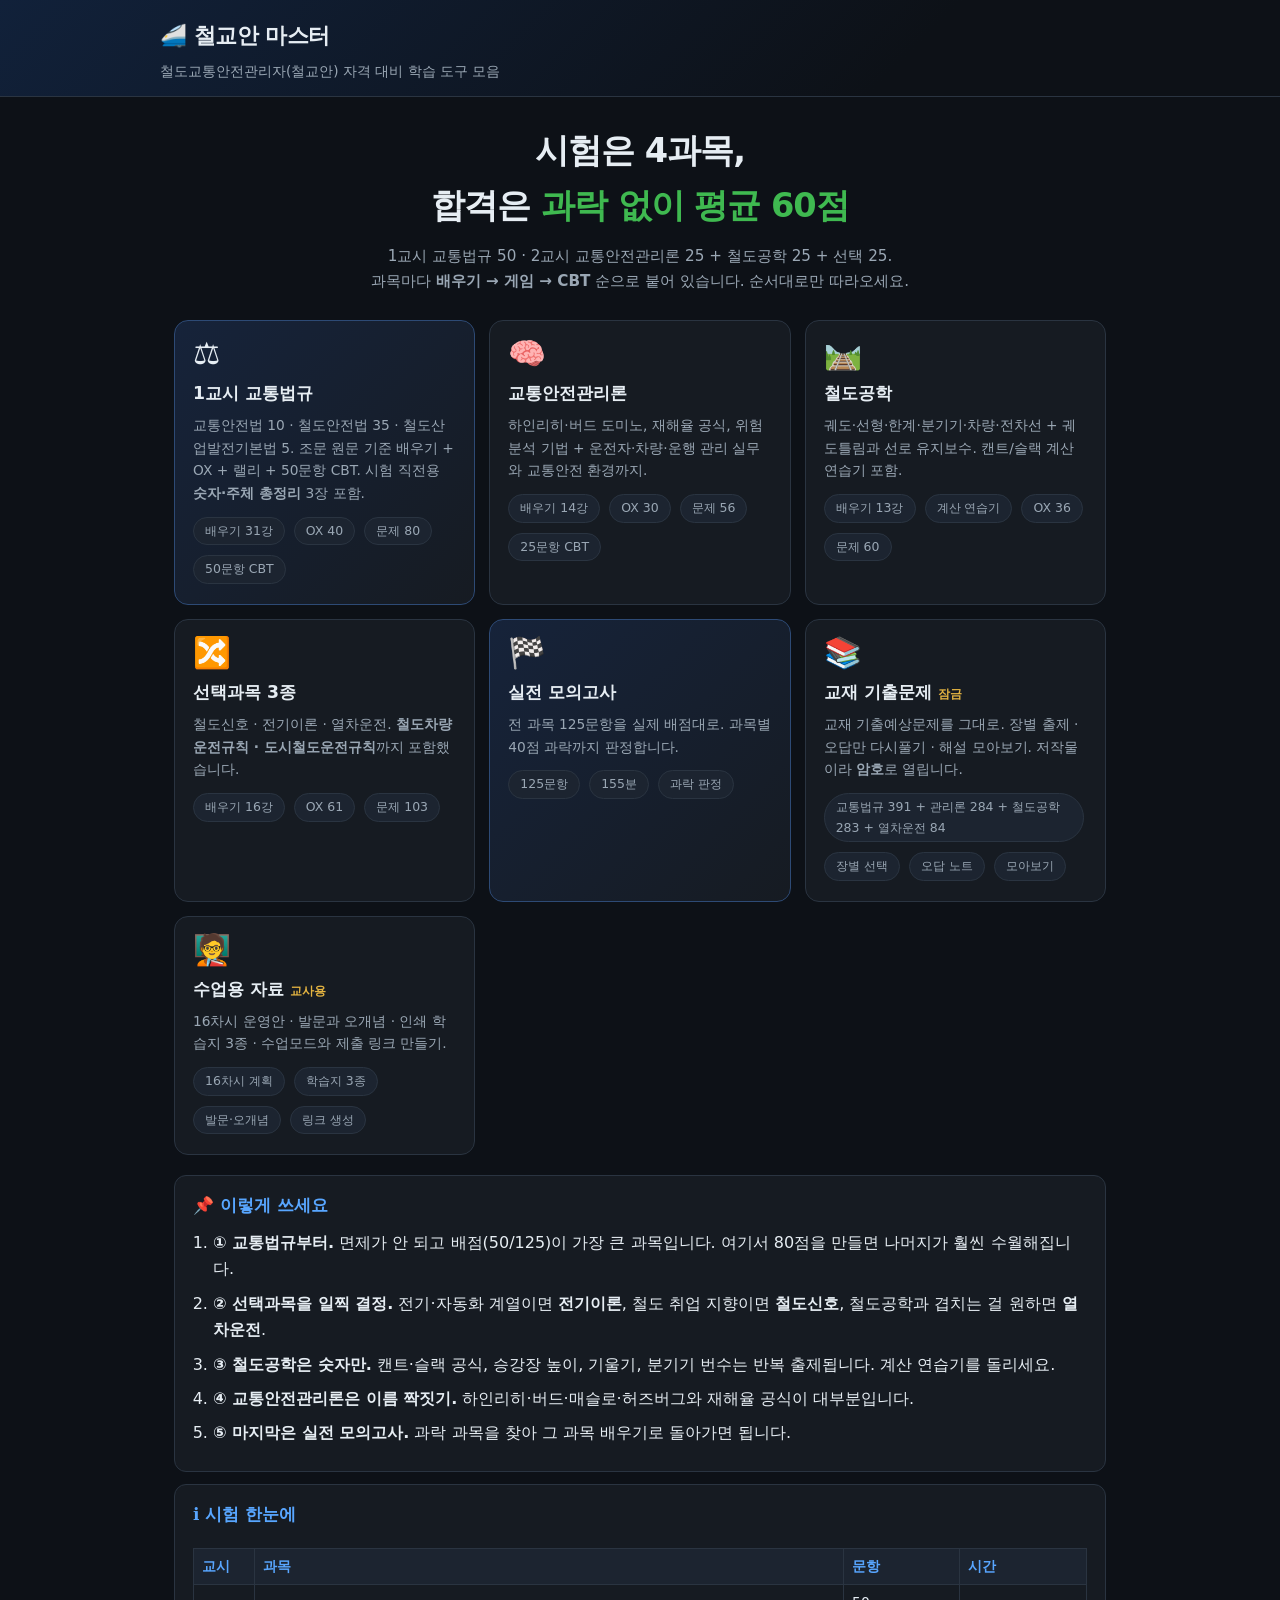
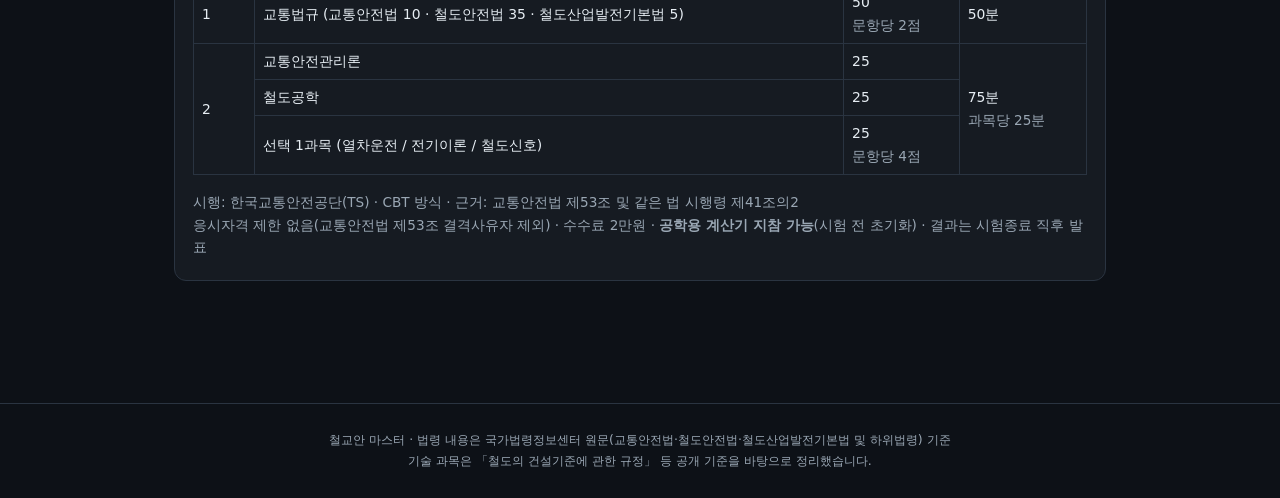
==== index.html @ 1c09eab7 "교재 기출 열차운전 1장 84문항 추가 (누적 1042) 제4편 열차운전 1장 철도차량운전규칙 (책 p564~593) 전사. 문제 구간은 sheet.py 컨택트시트로 직접 확인(배" ====
<!DOCTYPE html>
<html lang="ko">
<head>
<meta charset="utf-8">
<!-- 수업용 「모두 같은 문제」 — ?fix=1 로 열면 문제·보기 순서가 고정됩니다 -->
<script src="https://hongyul67-cpu.github.io/links/fixorder.js"></script>
<meta name="viewport" content="width=device-width,initial-scale=1">
<title>철교안 마스터 — 철도교통안전관리자</title>
<link rel="stylesheet" href="core.css">
<style>
  .hero{text-align:center;padding:26px 10px 6px}
  .hero .big{font-size:2.1rem;font-weight:800;letter-spacing:-1px;margin:0}
  .hero .lead{color:var(--dim);margin:10px auto 0;max-width:640px;font-size:.95rem}
  .cards{display:grid;grid-template-columns:repeat(auto-fit,minmax(260px,1fr));gap:14px;margin:20px 0}
  a.tool{
    display:block;text-decoration:none;color:inherit;background:var(--panel);
    border:1px solid var(--line);border-radius:14px;padding:18px;transition:.15s;
  }
  a.tool:hover{border-color:var(--acc2);transform:translateY(-3px)}
  a.tool .ico{font-size:1.9rem;line-height:1}
  a.tool h3{margin:10px 0 6px;font-size:1.08rem;color:var(--tx)}
  a.tool p{margin:0;color:var(--dim);font-size:.86rem}
  a.tool .meta{margin-top:10px;display:flex;gap:6px;flex-wrap:wrap}
  a.tool.main{background:linear-gradient(135deg,#16233a,#161b22);border-color:#2d4a75}
  .steps{counter-reset:s}
  .steps li{margin:8px 0}
</style>
<script src="https://hongyul67-cpu.github.io/links/collector.js" data-tool="철교안 마스터"></script>
<script src="https://hongyul67-cpu.github.io/links/rank.js" data-tool="철도교통안전관리자" data-pace="class"></script>
<script>
/* ── 철교안 마스터 — 랭킹전 + 생기부 키워드 ──
   · 랭킹: 같은 data-tool 을 쓰는 도구끼리 RP(랭크 포인트)가 하나로 쌓인다.
   · 생기부: 제출할 때 활동명·도전횟수·계급이 자동으로 얹혀 키워드·문장 초안이 만들어진다. */
(function(){
  var MODE_NAME = '철도교통안전관리자';
  var TRY_KEY   = 'try_cgm';

  function bumpTry(m){
    var d={}; try{ d=JSON.parse(localStorage.getItem(TRY_KEY))||{}; }catch(e){}
    d[m]=(d[m]||0)+1;
    try{ localStorage.setItem(TRY_KEY, JSON.stringify(d)); }catch(e){}
    return d[m];
  }
  /* 도구마다 화면 구조가 달라, 계급은 화면 구석 배지로 공통 표시한다 */
  function paintBadge(){
    if(!window.Rank || !document.body) return;
    var el=document.getElementById('rk-badge');
    if(!el){
      el=document.createElement('div'); el.id='rk-badge';
      el.style.cssText='position:fixed;right:10px;bottom:10px;z-index:9998;'
        +'font-size:11.5px;opacity:.9;pointer-events:none';
      document.body.appendChild(el);
    }
    try{ el.innerHTML=Rank.badge(); }catch(e){}
  }

  window.RankKit = {
    mode: MODE_NAME,
    /* 채점이 끝난 지점에서 호출 — RP 정산 + 승급 연출 */
    award: function(pct, mode){
      if(mode) window.RankKit.lastMode = mode;
      if(!window.Rank) return null;
      var rk=null;
      try{ rk=Rank.award(pct, {mode: mode||MODE_NAME}); }catch(e){}
      paintBadge();
      if(rk && rk.tierUp && window.FX){
        try{ FX.banner({icon:rk.tierAfter.icon, title:rk.tierAfter.name+' 승급!',
                        sub:rk.after+' RP · '+rk.tierAfter.full, stars:3}); }catch(e){}
      }
      return rk;
    }
  };
  if(document.readyState==='loading') document.addEventListener('DOMContentLoaded', paintBadge);
  else paintBadge();


  /* 생기부 — 제출 payload 에 활동명·도전횟수·계급을 자동으로 붙인다 */
  var t=setInterval(function(){
    if(!window.ResultCollector) return;
    clearInterval(t);
    if(ResultCollector.__kit) return;
    ResultCollector.__kit=1;
    var orig=ResultCollector.open;
    ResultCollector.open=function(p){
      p=p||{};
      var m=p.mode||window.RankKit.lastMode||MODE_NAME;
      p.mode=m;
      if(p.retry===undefined) p.retry=bumpTry(m);
      if(p.tier===undefined && window.Rank){ try{ p.tier=Rank.get().tier.full; }catch(e){} }
      return orig.call(this,p);
    };
  }, 60);
})();
</script>
</head>
<body>

<header class="top"><div class="inner">
  <h1>🚄 철교안 마스터</h1>
  <p>철도교통안전관리자(철교안) 자격 대비 학습 도구 모음</p>
</div></header>

<div class="wrap">

<div class="hero">
  <p class="big">시험은 4과목,<br>합격은 <span style="color:var(--acc)">과락 없이 평균 60점</span></p>
  <p class="lead">1교시 교통법규 50 · 2교시 교통안전관리론 25 + 철도공학 25 + 선택 25.<br>
  과목마다 <b>배우기 → 게임 → CBT</b> 순으로 붙어 있습니다. 순서대로만 따라오세요.</p>
</div>

<div class="cards" id="cards"></div>

<div class="card">
  <h3>📌 이렇게 쓰세요</h3>
  <ol class="steps">
    <li><b>① 교통법규부터.</b> 면제가 안 되고 배점(50/125)이 가장 큰 과목입니다. 여기서 80점을 만들면 나머지가 훨씬 수월해집니다.</li>
    <li><b>② 선택과목을 일찍 결정.</b> 전기·자동화 계열이면 <b>전기이론</b>, 철도 취업 지향이면 <b>철도신호</b>, 철도공학과 겹치는 걸 원하면 <b>열차운전</b>.</li>
    <li><b>③ 철도공학은 숫자만.</b> 캔트·슬랙 공식, 승강장 높이, 기울기, 분기기 번수는 반복 출제됩니다. 계산 연습기를 돌리세요.</li>
    <li><b>④ 교통안전관리론은 이름 짝짓기.</b> 하인리히·버드·매슬로·허즈버그와 재해율 공식이 대부분입니다.</li>
    <li><b>⑤ 마지막은 실전 모의고사.</b> 과락 과목을 찾아 그 과목 배우기로 돌아가면 됩니다.</li>
  </ol>
</div>

<div class="card">
  <h3>ℹ️ 시험 한눈에</h3>
  <div class="scrollx"><table class="t">
    <tr><th>교시</th><th>과목</th><th>문항</th><th>시간</th></tr>
    <tr><td>1</td><td>교통법규 (교통안전법 10 · 철도안전법 35 · 철도산업발전기본법 5)</td><td>50<br><span class="muted">문항당 2점</span></td><td>50분</td></tr>
    <tr><td rowspan="3">2</td><td>교통안전관리론</td><td>25</td><td rowspan="3">75분<br><span class="muted">과목당 25분</span></td></tr>
    <tr><td>철도공학</td><td>25</td></tr>
    <tr><td>선택 1과목 (열차운전 / 전기이론 / 철도신호)</td><td>25<br><span class="muted">문항당 4점</span></td></tr>
  </table></div>
  <p class="muted">시행: 한국교통안전공단(TS) · CBT 방식 · 근거: 교통안전법 제53조 및 같은 법 시행령 제41조의2<br>응시자격 제한 없음(교통안전법 제53조 결격사유자 제외) · 수수료 2만원 · <b>공학용 계산기 지참 가능</b>(시험 전 초기화) · 결과는 시험종료 직후 발표</p>
</div>

</div>

<footer class="ft">
  철교안 마스터 · 법령 내용은 국가법령정보센터 원문(교통안전법·철도안전법·철도산업발전기본법 및 하위법령) 기준<br>
  기술 과목은 「철도의 건설기준에 관한 규정」 등 공개 기준을 바탕으로 정리했습니다.
</footer>

<script>
var TOOLS = [
  {f:'law.html', i:'⚖️', t:'1교시 교통법규', d:'교통안전법 10 · 철도안전법 35 · 철도산업발전기본법 5. 조문 원문 기준 배우기 + OX + 랠리 + 50문항 CBT. 시험 직전용 <b>숫자·주체 총정리</b> 3장 포함.', m:['배우기 31강','OX 40','문제 80','50문항 CBT'], main:true},
  {f:'mgmt.html', i:'🧠', t:'교통안전관리론', d:'하인리히·버드 도미노, 재해율 공식, 위험분석 기법 + 운전자·차량·운행 관리 실무와 교통안전 환경까지.', m:['배우기 14강','OX 30','문제 56','25문항 CBT']},
  {f:'raileng.html', i:'🛤️', t:'철도공학', d:'궤도·선형·한계·분기기·차량·전차선 + 궤도틀림과 선로 유지보수. 캔트/슬랙 계산 연습기 포함.', m:['배우기 13강','계산 연습기','OX 36','문제 60']},
  {f:'elective.html', i:'🔀', t:'선택과목 3종', d:'철도신호 · 전기이론 · 열차운전. <b>철도차량운전규칙 · 도시철도운전규칙</b>까지 포함했습니다.', m:['배우기 16강','OX 61','문제 103']},
  {f:'mock.html', i:'🏁', t:'실전 모의고사', d:'전 과목 125문항을 실제 배점대로. 과목별 40점 과락까지 판정합니다.', m:['125문항','155분','과락 판정'], main:true},
  {f:'past.html', i:'📚', t:'교재 기출문제 <span style="font-size:.75rem;color:var(--gold)">잠금</span>', d:'교재 기출예상문제를 그대로. 장별 출제 · 오답만 다시풀기 · 해설 모아보기. 저작물이라 <b>암호</b>로 열립니다.', m:['교통법규 391 + 관리론 284 + 철도공학 283 + 열차운전 84','장별 선택','오답 노트','모아보기']},
  {f:'teach.html', i:'🧑‍🏫', t:'수업용 자료 <span style="font-size:.75rem;color:var(--gold)">교사용</span>', d:'16차시 운영안 · 발문과 오개념 · 인쇄 학습지 3종 · 수업모드와 제출 링크 만들기.', m:['16차시 계획','학습지 3종','발문·오개념','링크 생성']}
];
var rc = (location.search.match(/[?&]rc=[^&]*/) || [''])[0].replace(/^&/, '?');
document.getElementById('cards').innerHTML = TOOLS.map(function(t){
  return '<a class="tool' + (t.main ? ' main' : '') + '" href="' + t.f + rc + '">' +
    '<div class="ico">' + t.i + '</div><h3>' + t.t + '</h3><p>' + t.d + '</p>' +
    '<div class="meta">' + t.m.map(function(x){ return '<span class="pill">' + x + '</span>'; }).join('') + '</div></a>';
}).join('');
</script>
<!-- 공용 기록 초기화 (교실 공용 PC용) -->
<script src="https://hongyul67-cpu.github.io/links/reset.js"></script>
<script src="https://hongyul67-cpu.github.io/links/backbar.js"></script>
</body>
</html>
---- core.css ----
/* 철교안 마스터 공용 스타일 — 모든 과목 페이지가 함께 씀 */
:root{
  --bg:#0d1117; --panel:#161b22; --panel2:#1c2430; --line:#2a3441;
  --tx:#e6edf3; --dim:#9aa7b4; --acc:#3fb950; --acc2:#58a6ff;
  --warn:#f0883e; --bad:#f85149; --gold:#e3b341;
  --rail:#1f6feb;
}
*{box-sizing:border-box}
html,body{margin:0;padding:0}
body{
  background:var(--bg); color:var(--tx);
  font-family:"Pretendard","Malgun Gothic","맑은 고딕",system-ui,-apple-system,sans-serif;
  line-height:1.65; font-size:16px;
  -webkit-text-size-adjust:100%;
}
.wrap{max-width:960px;margin:0 auto;padding:0 14px 80px}

/* ── 헤더 ── */
header.top{
  background:linear-gradient(135deg,#11213a,#0d1117 70%);
  border-bottom:1px solid var(--line); padding:18px 14px 14px;
}
header.top .inner{max-width:960px;margin:0 auto}
header.top h1{margin:0;font-size:1.35rem;letter-spacing:-.5px}
header.top h1 .sub{color:var(--acc2);font-size:.95rem;font-weight:600;margin-left:6px}
header.top p{margin:6px 0 0;color:var(--dim);font-size:.85rem}
.homelink{display:inline-block;margin-top:8px;color:var(--acc2);text-decoration:none;font-size:.82rem}
.homelink:hover{text-decoration:underline}

/* ── 탭 ── */
nav.tabs{
  display:flex;gap:6px;overflow-x:auto;padding:10px 0 2px;
  position:sticky;top:0;background:var(--bg);z-index:20;border-bottom:1px solid var(--line);
  scrollbar-width:thin;
}
nav.tabs button{
  flex:0 0 auto;background:var(--panel);color:var(--dim);border:1px solid var(--line);
  border-radius:999px;padding:8px 16px;font-size:.88rem;font-weight:600;cursor:pointer;
  font-family:inherit;transition:.15s;
}
nav.tabs button:hover{color:var(--tx);border-color:#3d4a5c}
nav.tabs button.on{background:var(--rail);color:#fff;border-color:var(--rail)}
section.page{display:none;padding-top:16px}
section.page.on{display:block}

/* ── 카드 ── */
.card{
  background:var(--panel);border:1px solid var(--line);border-radius:12px;
  padding:16px 18px;margin:12px 0;
}
.card h3{margin:0 0 10px;font-size:1.05rem;color:var(--acc2)}
.card h4{margin:14px 0 6px;font-size:.95rem;color:var(--gold)}
.card p{margin:6px 0}
.card ul,.card ol{margin:6px 0;padding-left:20px}
.card li{margin:3px 0}
.muted{color:var(--dim);font-size:.85rem}
.hl{color:var(--acc);font-weight:700}
.hl2{color:var(--warn);font-weight:700}
.num{color:var(--gold);font-weight:700;font-variant-numeric:tabular-nums}
code.law{
  background:#0b1a2b;color:#8ab4f8;border:1px solid #1e3a5f;border-radius:5px;
  padding:1px 6px;font-size:.82rem;font-family:inherit;white-space:nowrap;
}
.quote{
  border-left:3px solid var(--rail);background:#0f1720;padding:8px 12px;margin:8px 0;
  border-radius:0 8px 8px 0;font-size:.9rem;color:#c9d6e2;
}
table.t{width:100%;border-collapse:collapse;margin:10px 0;font-size:.87rem}
table.t th,table.t td{border:1px solid var(--line);padding:6px 8px;text-align:left}
table.t th{background:var(--panel2);color:var(--acc2)}
.scrollx{overflow-x:auto}

/* ── 버튼 ── */
.btn{
  background:var(--rail);color:#fff;border:0;border-radius:9px;padding:11px 20px;
  font-size:.95rem;font-weight:700;cursor:pointer;font-family:inherit;transition:.15s;
}
.btn:hover{filter:brightness(1.15)}
.btn.ghost{background:var(--panel2);color:var(--tx);border:1px solid var(--line)}
.btn.go{background:var(--acc);color:#06210d}
.btn.warn{background:var(--warn);color:#2b1400}
.btn:disabled{opacity:.45;cursor:not-allowed}
.btnrow{display:flex;gap:8px;flex-wrap:wrap;margin:14px 0}

/* ── 배우기 ── */
.secpick{display:flex;gap:6px;flex-wrap:wrap;margin:12px 0}
.secpick button{
  background:var(--panel2);color:var(--dim);border:1px solid var(--line);border-radius:8px;
  padding:7px 13px;font-size:.84rem;cursor:pointer;font-family:inherit;font-weight:600;
}
.secpick button.on{background:#243a5e;color:#fff;border-color:var(--acc2)}
.lrn{position:relative}
.lrn .idx{
  position:absolute;top:14px;right:16px;color:var(--dim);font-size:.78rem;
  font-variant-numeric:tabular-nums;
}
.keys{margin-top:12px;padding-top:10px;border-top:1px dashed var(--line)}
.keys b{color:var(--acc);font-size:.85rem;display:block;margin-bottom:4px}
.keys li{font-size:.88rem}
.pager{display:flex;align-items:center;gap:10px;justify-content:center;margin:16px 0}
.pager .bar{flex:1;height:6px;background:var(--panel2);border-radius:99px;overflow:hidden}
.pager .bar i{display:block;height:100%;background:linear-gradient(90deg,var(--acc2),var(--acc));width:0;transition:.3s}

/* ── 퀴즈/시험 공통 ── */
.qbox{background:var(--panel);border:1px solid var(--line);border-radius:12px;padding:16px 18px;margin:12px 0}
.qhead{display:flex;justify-content:space-between;align-items:center;gap:10px;margin-bottom:10px;flex-wrap:wrap}
.qtag{background:#1d2b3d;color:var(--acc2);border-radius:6px;padding:2px 9px;font-size:.75rem;font-weight:700}
.qnum{color:var(--dim);font-size:.82rem;font-variant-numeric:tabular-nums}
.qtext{font-size:1rem;font-weight:600;margin:6px 0 12px;line-height:1.6}
.opts{display:flex;flex-direction:column;gap:8px}
.opt{
  display:flex;gap:10px;align-items:flex-start;background:var(--panel2);border:1px solid var(--line);
  border-radius:9px;padding:11px 13px;cursor:pointer;font-size:.93rem;text-align:left;
  font-family:inherit;color:var(--tx);transition:.12s;width:100%;
}
.opt:hover{border-color:#4a5b70}
.opt .n{
  flex:0 0 22px;height:22px;border-radius:50%;background:#33415a;color:#cfe0f5;
  display:grid;place-items:center;font-size:.78rem;font-weight:700;
}
.opt.sel{border-color:var(--acc2);background:#152238}
.opt.ok{border-color:var(--acc);background:#0f2417}
.opt.ok .n{background:var(--acc);color:#06210d}
.opt.ng{border-color:var(--bad);background:#2a1214}
.opt.ng .n{background:var(--bad);color:#fff}
.why{
  margin-top:12px;background:#0f1720;border:1px solid var(--line);border-left:3px solid var(--gold);
  border-radius:0 8px 8px 0;padding:10px 13px;font-size:.88rem;color:#c9d6e2;
}
.why b{color:var(--gold)}

/* ── OX ── */
.oxwrap{text-align:center}
.oxq{font-size:1.15rem;font-weight:700;margin:22px 0;min-height:3.2em;display:grid;place-items:center;line-height:1.6}
.oxbtns{display:flex;gap:14px;justify-content:center;margin:18px 0}
.oxbtns button{
  width:110px;height:110px;border-radius:20px;border:2px solid var(--line);font-size:2.6rem;
  cursor:pointer;font-family:inherit;font-weight:800;transition:.12s;
}
.oxbtns .o{background:#0f2417;color:var(--acc);border-color:#1d4a2c}
.oxbtns .x{background:#2a1214;color:var(--bad);border-color:#5c2226}
.oxbtns button:hover{transform:translateY(-3px)}
.stat{display:flex;gap:14px;justify-content:center;flex-wrap:wrap;margin:10px 0;font-size:.88rem;color:var(--dim)}
.stat b{color:var(--tx);font-variant-numeric:tabular-nums}

/* ── 결과 ── */
.result{text-align:center;padding:26px 18px}
.result .big{font-size:3rem;font-weight:800;font-variant-numeric:tabular-nums;margin:6px 0}
.result .pass{color:var(--acc)}
.result .fail{color:var(--bad)}
.gradebox{display:flex;gap:10px;justify-content:center;flex-wrap:wrap;margin:16px 0}
.gradebox div{background:var(--panel2);border:1px solid var(--line);border-radius:10px;padding:10px 16px;min-width:110px}
.gradebox b{display:block;font-size:1.4rem;font-variant-numeric:tabular-nums}
.gradebox span{font-size:.78rem;color:var(--dim)}
.wrongitem{text-align:left;border-top:1px solid var(--line);padding:12px 0}
.wrongitem .q{font-weight:600;font-size:.93rem;margin-bottom:6px}
.wrongitem .a{font-size:.87rem;color:var(--dim)}
.wrongitem .a i{color:var(--acc);font-style:normal;font-weight:700}

/* ── 기타 ── */
.notice{background:#1a2332;border:1px solid #2d4258;border-radius:10px;padding:12px 15px;margin:12px 0;font-size:.88rem}
.notice b{color:var(--gold)}
.pill{display:inline-block;background:var(--panel2);border:1px solid var(--line);border-radius:99px;padding:3px 11px;font-size:.78rem;color:var(--dim);margin:2px 3px 2px 0}
.grid2{display:grid;grid-template-columns:repeat(auto-fit,minmax(240px,1fr));gap:12px}
footer.ft{text-align:center;color:var(--dim);font-size:.78rem;padding:26px 14px;border-top:1px solid var(--line);margin-top:30px}
@media (max-width:520px){
  body{font-size:15px}
  .oxbtns button{width:92px;height:92px;font-size:2.1rem}
  .result .big{font-size:2.4rem}
  header.top h1{font-size:1.15rem}
}

/* ── 오른쪽 아래에 떠 있는 버튼 두 개가 서로 포개지는 것을 막는다 ──
   fx.js 의 「소리」(#fxSnd, bottom:12px) 와 class-mode.js 의 「수업모드」(.cm-launch, bottom:14px)
   가 둘 다 오른쪽 아래에 붙는데, 서로의 존재를 모른다. 두 파일 다 공용이라 여기서 비켜 준다.
   (수업모드 버튼 높이 44 + bottom 14 = 58 → 그 위 8px 인 66px 로 올린다)
   과목 페이지 6장이 이 파일을 함께 쓰므로 여기 한 번만 적으면 된다. */
#fxSnd{bottom:66px!important}
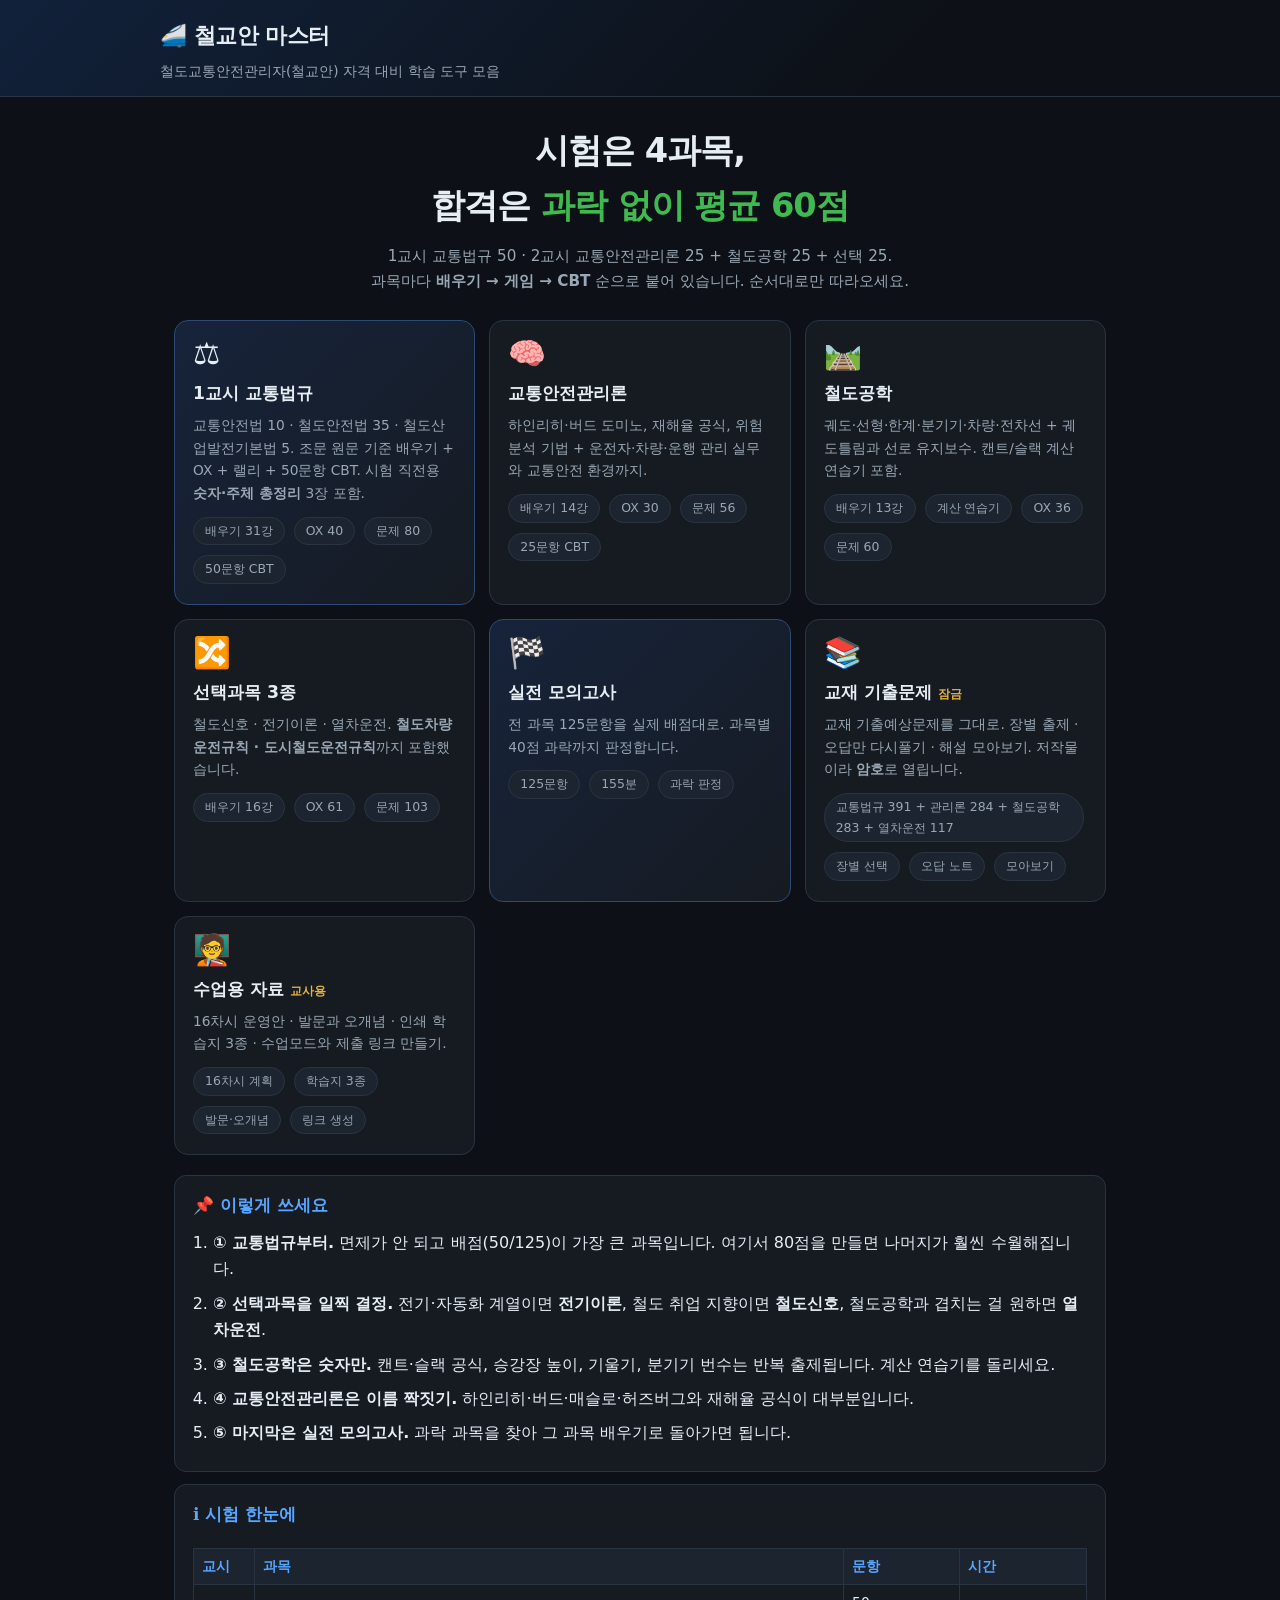
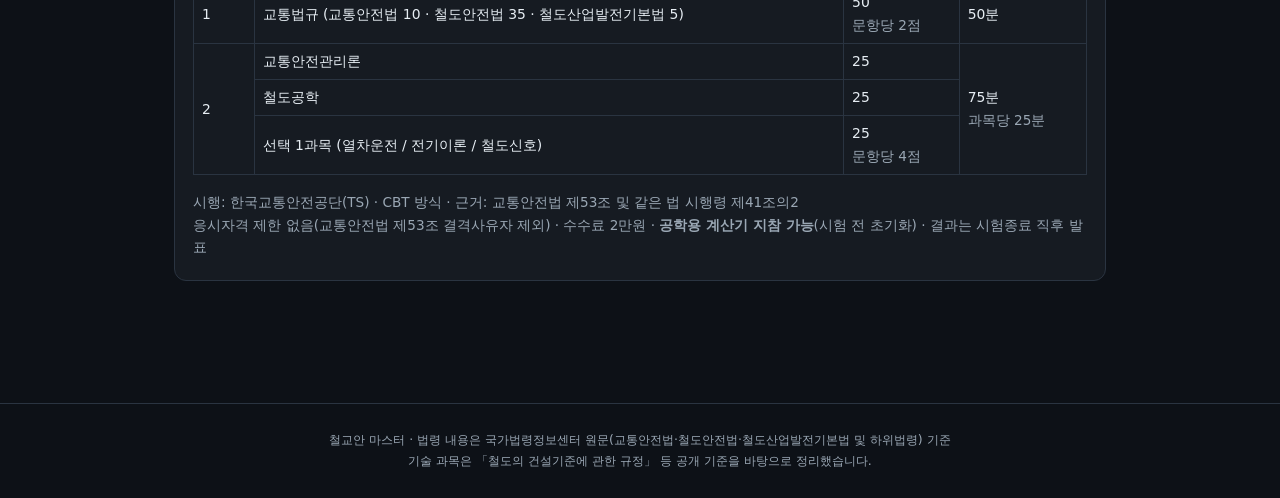
==== commit eb991518: "교재 기출 열차운전 2장 도시철도운전규칙 33문항 추가 (누적 1075) Co-Authored-By: Claude Opus 5 <noreply@anthropic.com>" ====
--- a/index.html
+++ b/index.html
@@ -147,7 +147,7 @@
   {f:'raileng.html', i:'🛤️', t:'철도공학', d:'궤도·선형·한계·분기기·차량·전차선 + 궤도틀림과 선로 유지보수. 캔트/슬랙 계산 연습기 포함.', m:['배우기 13강','계산 연습기','OX 36','문제 60']},
   {f:'elective.html', i:'🔀', t:'선택과목 3종', d:'철도신호 · 전기이론 · 열차운전. <b>철도차량운전규칙 · 도시철도운전규칙</b>까지 포함했습니다.', m:['배우기 16강','OX 61','문제 103']},
   {f:'mock.html', i:'🏁', t:'실전 모의고사', d:'전 과목 125문항을 실제 배점대로. 과목별 40점 과락까지 판정합니다.', m:['125문항','155분','과락 판정'], main:true},
-  {f:'past.html', i:'📚', t:'교재 기출문제 <span style="font-size:.75rem;color:var(--gold)">잠금</span>', d:'교재 기출예상문제를 그대로. 장별 출제 · 오답만 다시풀기 · 해설 모아보기. 저작물이라 <b>암호</b>로 열립니다.', m:['교통법규 391 + 관리론 284 + 철도공학 283 + 열차운전 84','장별 선택','오답 노트','모아보기']},
+  {f:'past.html', i:'📚', t:'교재 기출문제 <span style="font-size:.75rem;color:var(--gold)">잠금</span>', d:'교재 기출예상문제를 그대로. 장별 출제 · 오답만 다시풀기 · 해설 모아보기. 저작물이라 <b>암호</b>로 열립니다.', m:['교통법규 391 + 관리론 284 + 철도공학 283 + 열차운전 117','장별 선택','오답 노트','모아보기']},
   {f:'teach.html', i:'🧑‍🏫', t:'수업용 자료 <span style="font-size:.75rem;color:var(--gold)">교사용</span>', d:'16차시 운영안 · 발문과 오개념 · 인쇄 학습지 3종 · 수업모드와 제출 링크 만들기.', m:['16차시 계획','학습지 3종','발문·오개념','링크 생성']}
 ];
 var rc = (location.search.match(/[?&]rc=[^&]*/) || [''])[0].replace(/^&/, '?');
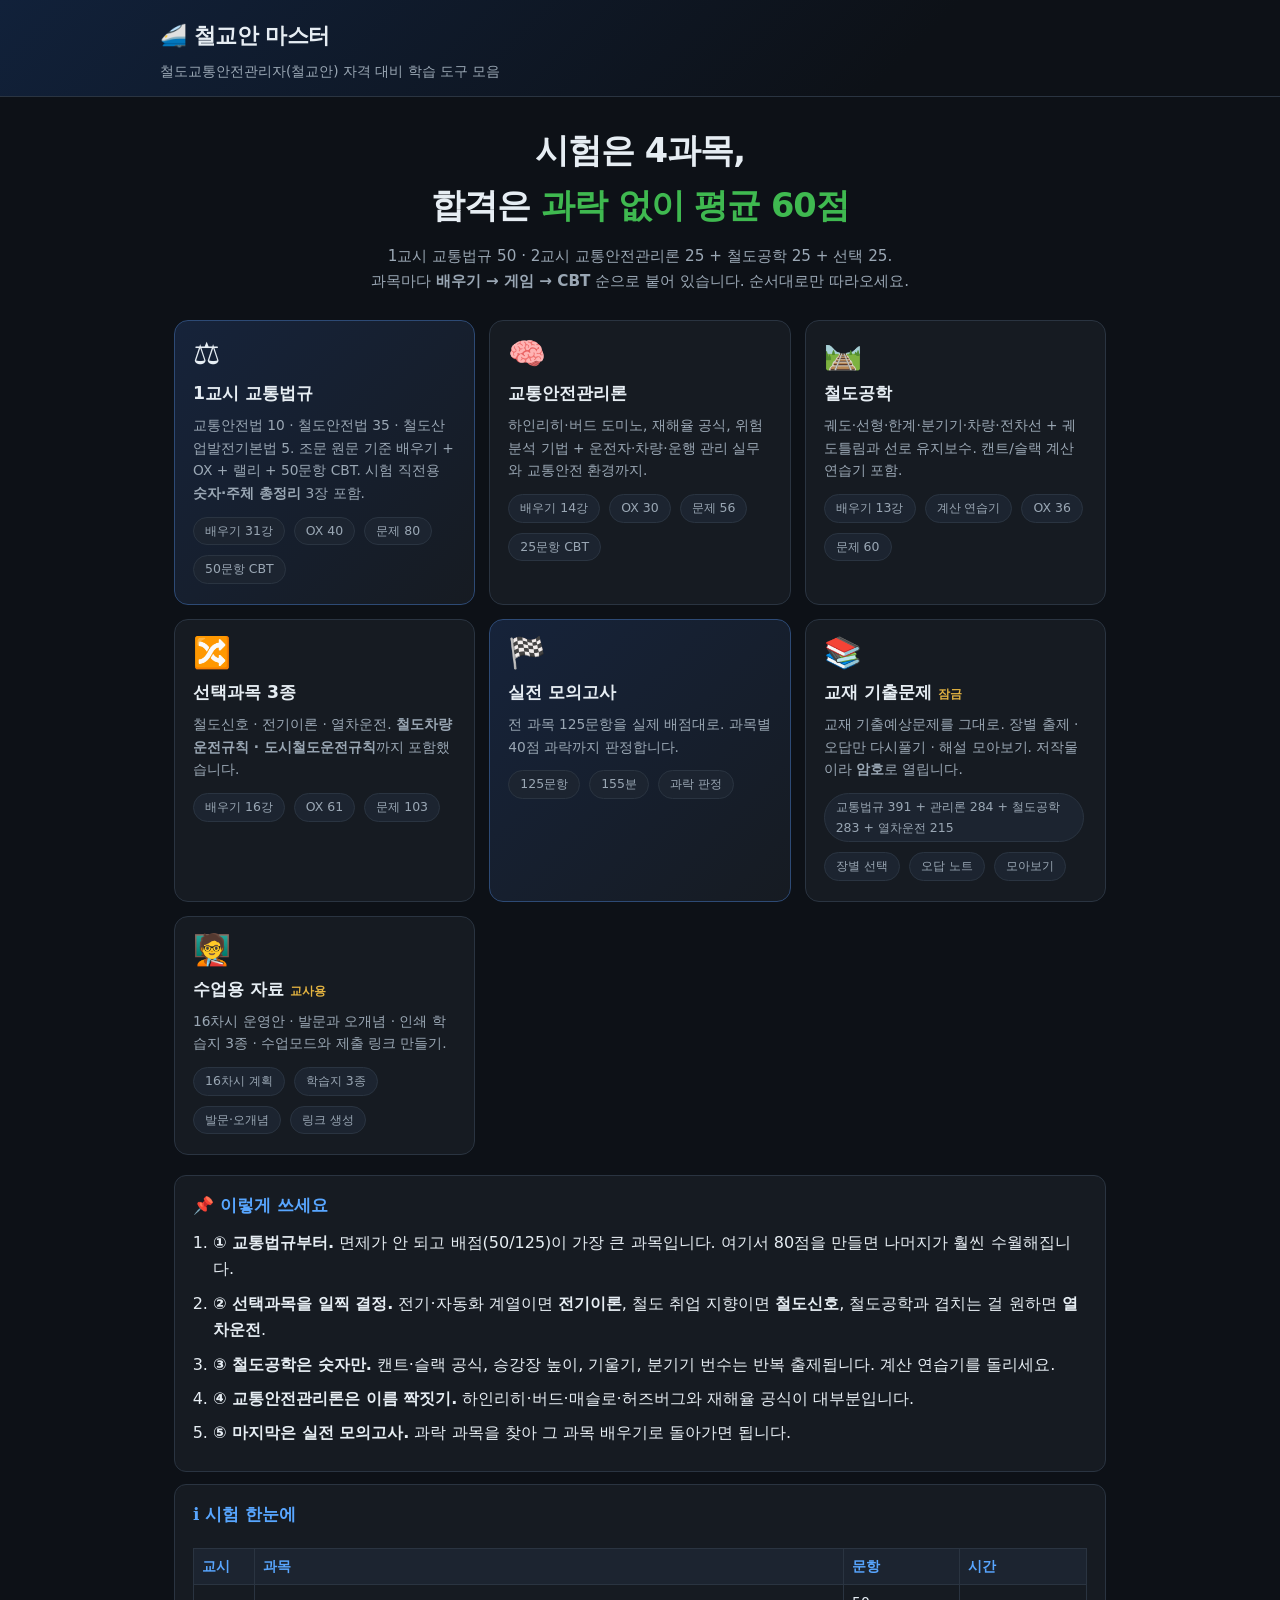
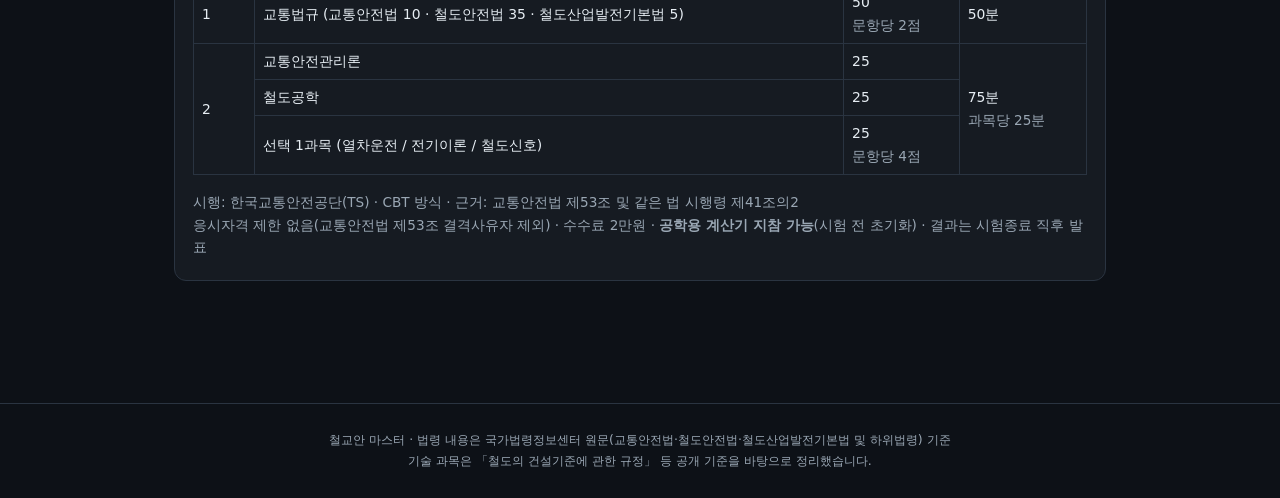
==== commit 9fbcf030: "교재 기출 열차운전 4장 운전이론(II) 63문항 추가 (누적 1138) Co-Authored-By: Claude Opus 5 <noreply@anthropic.com>" ====
--- a/index.html
+++ b/index.html
@@ -147,7 +147,7 @@
   {f:'raileng.html', i:'🛤️', t:'철도공학', d:'궤도·선형·한계·분기기·차량·전차선 + 궤도틀림과 선로 유지보수. 캔트/슬랙 계산 연습기 포함.', m:['배우기 13강','계산 연습기','OX 36','문제 60']},
   {f:'elective.html', i:'🔀', t:'선택과목 3종', d:'철도신호 · 전기이론 · 열차운전. <b>철도차량운전규칙 · 도시철도운전규칙</b>까지 포함했습니다.', m:['배우기 16강','OX 61','문제 103']},
   {f:'mock.html', i:'🏁', t:'실전 모의고사', d:'전 과목 125문항을 실제 배점대로. 과목별 40점 과락까지 판정합니다.', m:['125문항','155분','과락 판정'], main:true},
-  {f:'past.html', i:'📚', t:'교재 기출문제 <span style="font-size:.75rem;color:var(--gold)">잠금</span>', d:'교재 기출예상문제를 그대로. 장별 출제 · 오답만 다시풀기 · 해설 모아보기. 저작물이라 <b>암호</b>로 열립니다.', m:['교통법규 391 + 관리론 284 + 철도공학 283 + 열차운전 117','장별 선택','오답 노트','모아보기']},
+  {f:'past.html', i:'📚', t:'교재 기출문제 <span style="font-size:.75rem;color:var(--gold)">잠금</span>', d:'교재 기출예상문제를 그대로. 장별 출제 · 오답만 다시풀기 · 해설 모아보기. 저작물이라 <b>암호</b>로 열립니다.', m:['교통법규 391 + 관리론 284 + 철도공학 283 + 열차운전 215','장별 선택','오답 노트','모아보기']},
   {f:'teach.html', i:'🧑‍🏫', t:'수업용 자료 <span style="font-size:.75rem;color:var(--gold)">교사용</span>', d:'16차시 운영안 · 발문과 오개념 · 인쇄 학습지 3종 · 수업모드와 제출 링크 만들기.', m:['16차시 계획','학습지 3종','발문·오개념','링크 생성']}
 ];
 var rc = (location.search.match(/[?&]rc=[^&]*/) || [''])[0].replace(/^&/, '?');
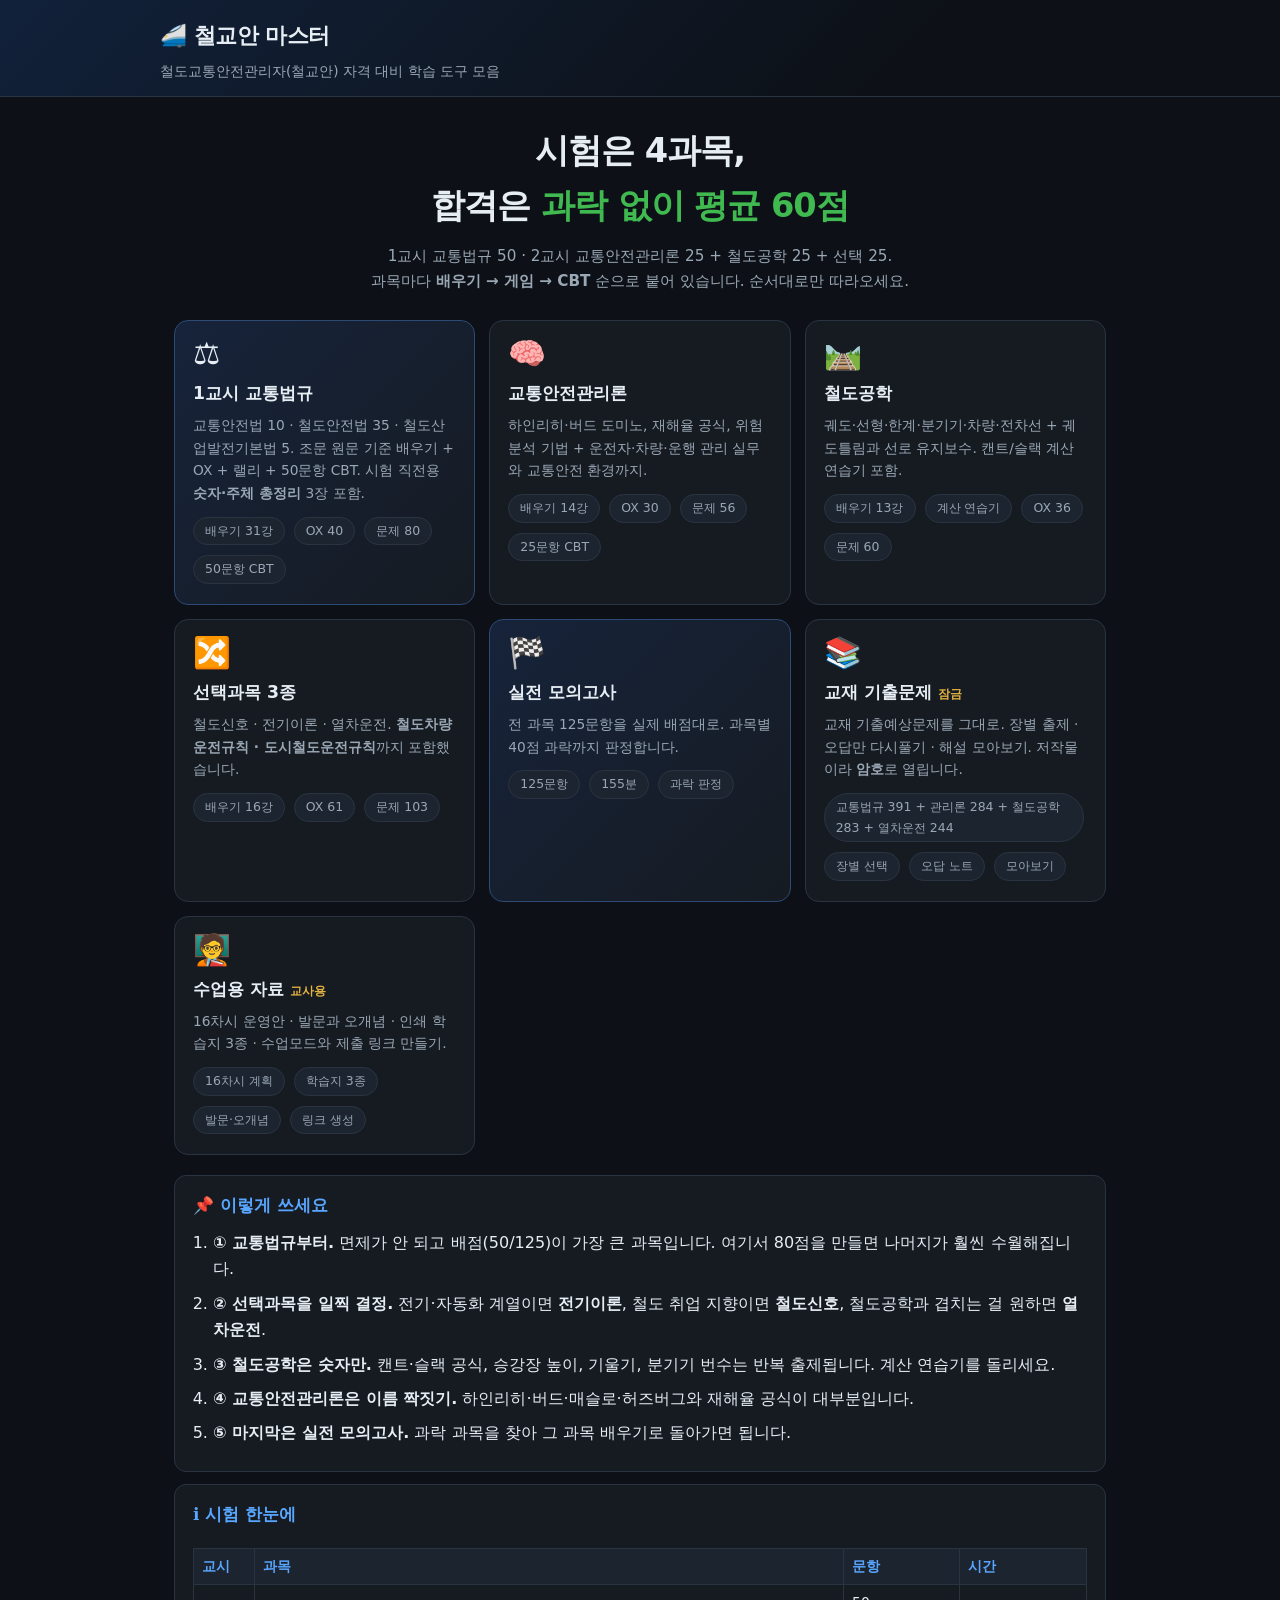
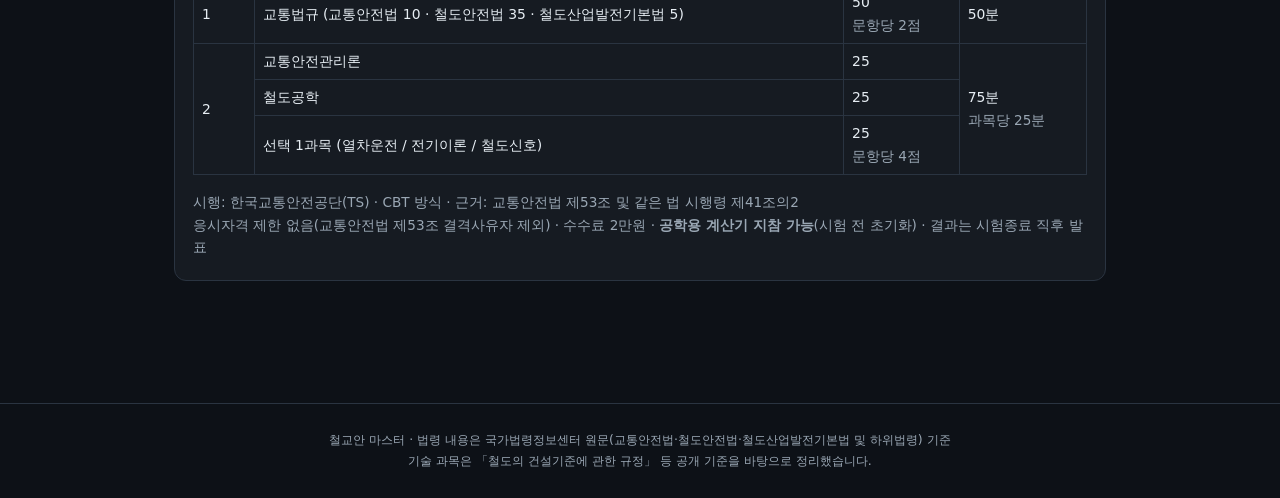
==== commit f412ee51: "교재 기출 열차운전 3장 운전이론(Ⅰ) 64문항 추가 (누적 1202) - 책 p622~643 (PDF p620~641) 기출예상문제 1~64번 전사, 건너뛴 문항 없음 - 45번" ====
--- a/index.html
+++ b/index.html
@@ -147,7 +147,7 @@
   {f:'raileng.html', i:'🛤️', t:'철도공학', d:'궤도·선형·한계·분기기·차량·전차선 + 궤도틀림과 선로 유지보수. 캔트/슬랙 계산 연습기 포함.', m:['배우기 13강','계산 연습기','OX 36','문제 60']},
   {f:'elective.html', i:'🔀', t:'선택과목 3종', d:'철도신호 · 전기이론 · 열차운전. <b>철도차량운전규칙 · 도시철도운전규칙</b>까지 포함했습니다.', m:['배우기 16강','OX 61','문제 103']},
   {f:'mock.html', i:'🏁', t:'실전 모의고사', d:'전 과목 125문항을 실제 배점대로. 과목별 40점 과락까지 판정합니다.', m:['125문항','155분','과락 판정'], main:true},
-  {f:'past.html', i:'📚', t:'교재 기출문제 <span style="font-size:.75rem;color:var(--gold)">잠금</span>', d:'교재 기출예상문제를 그대로. 장별 출제 · 오답만 다시풀기 · 해설 모아보기. 저작물이라 <b>암호</b>로 열립니다.', m:['교통법규 391 + 관리론 284 + 철도공학 283 + 열차운전 215','장별 선택','오답 노트','모아보기']},
+  {f:'past.html', i:'📚', t:'교재 기출문제 <span style="font-size:.75rem;color:var(--gold)">잠금</span>', d:'교재 기출예상문제를 그대로. 장별 출제 · 오답만 다시풀기 · 해설 모아보기. 저작물이라 <b>암호</b>로 열립니다.', m:['교통법규 391 + 관리론 284 + 철도공학 283 + 열차운전 244','장별 선택','오답 노트','모아보기']},
   {f:'teach.html', i:'🧑‍🏫', t:'수업용 자료 <span style="font-size:.75rem;color:var(--gold)">교사용</span>', d:'16차시 운영안 · 발문과 오개념 · 인쇄 학습지 3종 · 수업모드와 제출 링크 만들기.', m:['16차시 계획','학습지 3종','발문·오개념','링크 생성']}
 ];
 var rc = (location.search.match(/[?&]rc=[^&]*/) || [''])[0].replace(/^&/, '?');
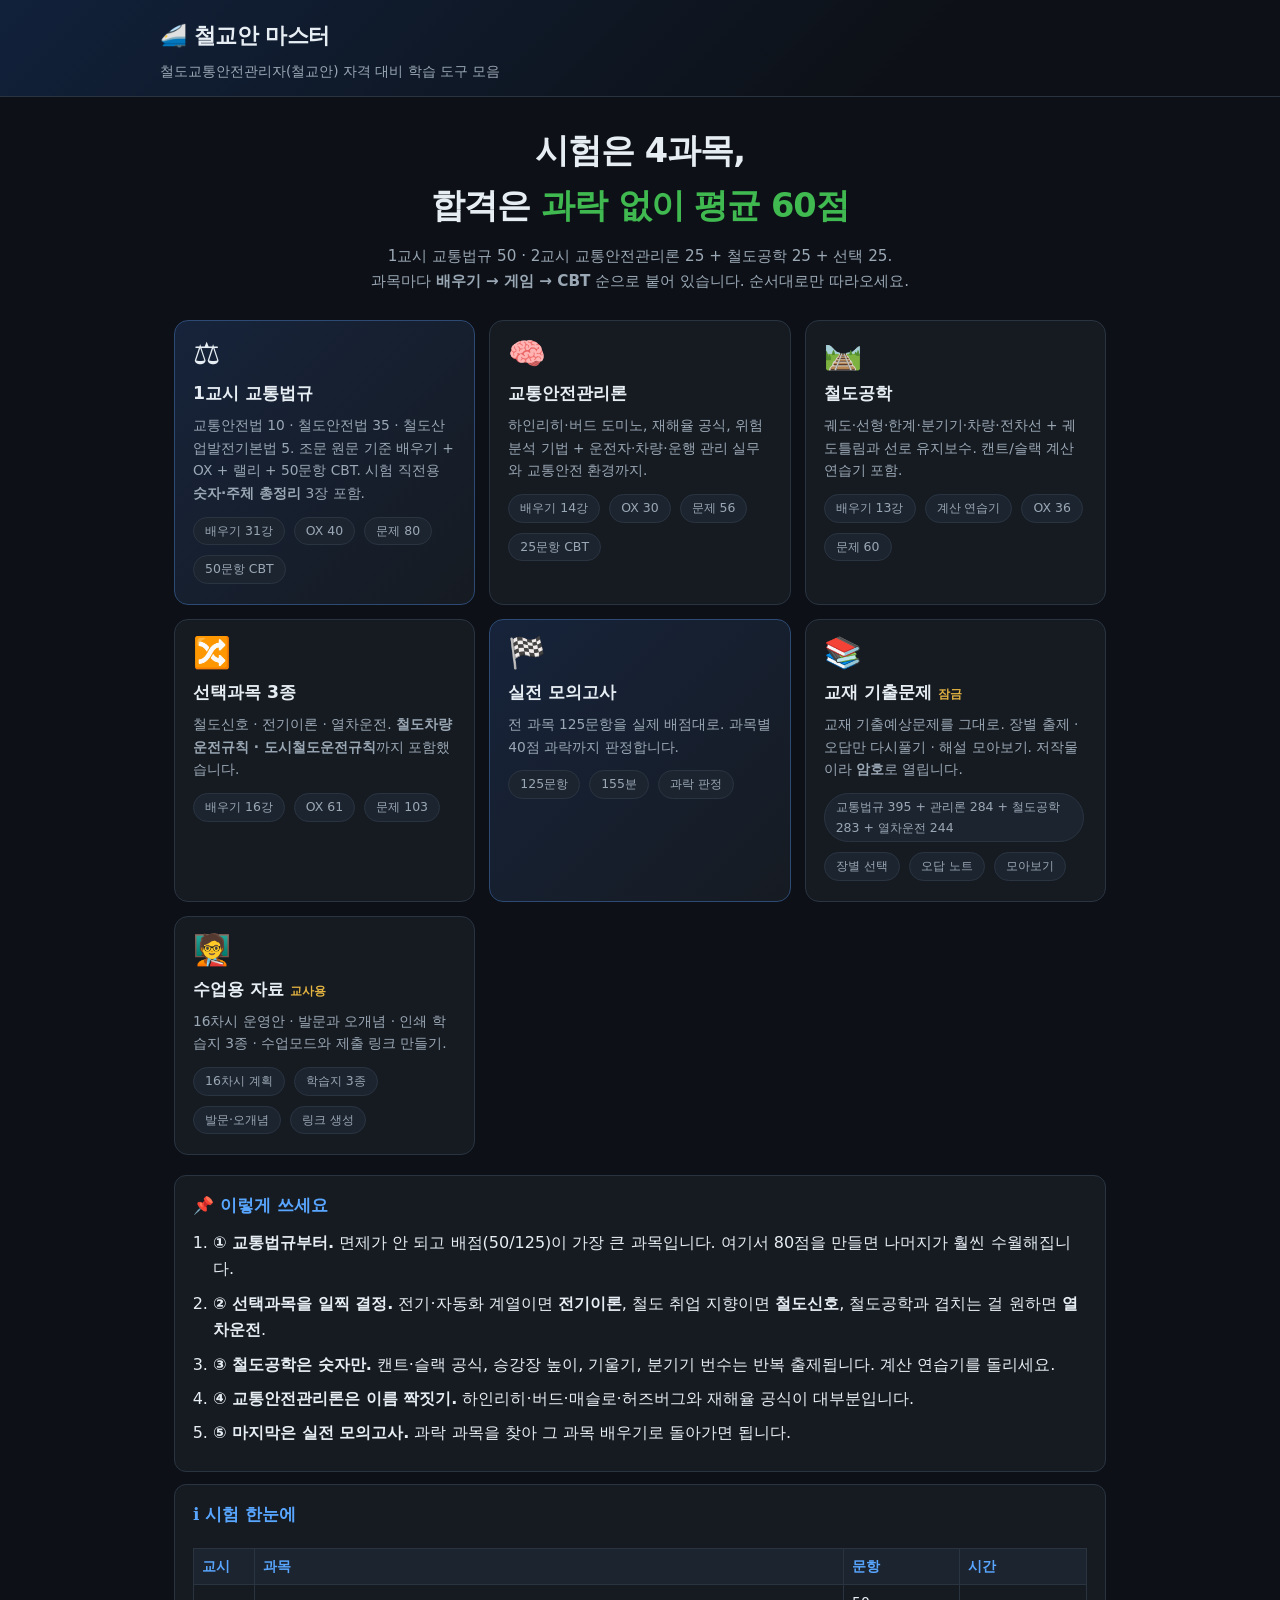
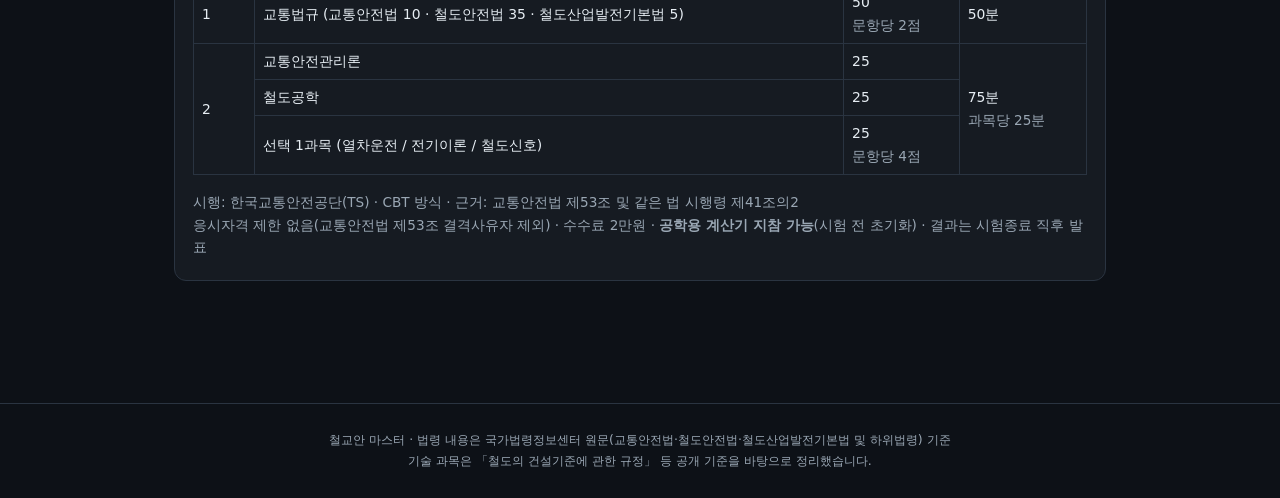
==== commit e4a54b9b: "복수정답 다중선택 + 5지선다라 빠졌던 4문항 복원 (1,206문항) 문항 - 교재가 5지선다라 건너뛰었던 4문항을 오답 보기 ⑤ 하나씩만 빼고 4지선다로 복원   (교통법규 4장" ====
--- a/index.html
+++ b/index.html
@@ -147,7 +147,7 @@
   {f:'raileng.html', i:'🛤️', t:'철도공학', d:'궤도·선형·한계·분기기·차량·전차선 + 궤도틀림과 선로 유지보수. 캔트/슬랙 계산 연습기 포함.', m:['배우기 13강','계산 연습기','OX 36','문제 60']},
   {f:'elective.html', i:'🔀', t:'선택과목 3종', d:'철도신호 · 전기이론 · 열차운전. <b>철도차량운전규칙 · 도시철도운전규칙</b>까지 포함했습니다.', m:['배우기 16강','OX 61','문제 103']},
   {f:'mock.html', i:'🏁', t:'실전 모의고사', d:'전 과목 125문항을 실제 배점대로. 과목별 40점 과락까지 판정합니다.', m:['125문항','155분','과락 판정'], main:true},
-  {f:'past.html', i:'📚', t:'교재 기출문제 <span style="font-size:.75rem;color:var(--gold)">잠금</span>', d:'교재 기출예상문제를 그대로. 장별 출제 · 오답만 다시풀기 · 해설 모아보기. 저작물이라 <b>암호</b>로 열립니다.', m:['교통법규 391 + 관리론 284 + 철도공학 283 + 열차운전 244','장별 선택','오답 노트','모아보기']},
+  {f:'past.html', i:'📚', t:'교재 기출문제 <span style="font-size:.75rem;color:var(--gold)">잠금</span>', d:'교재 기출예상문제를 그대로. 장별 출제 · 오답만 다시풀기 · 해설 모아보기. 저작물이라 <b>암호</b>로 열립니다.', m:['교통법규 395 + 관리론 284 + 철도공학 283 + 열차운전 244','장별 선택','오답 노트','모아보기']},
   {f:'teach.html', i:'🧑‍🏫', t:'수업용 자료 <span style="font-size:.75rem;color:var(--gold)">교사용</span>', d:'16차시 운영안 · 발문과 오개념 · 인쇄 학습지 3종 · 수업모드와 제출 링크 만들기.', m:['16차시 계획','학습지 3종','발문·오개념','링크 생성']}
 ];
 var rc = (location.search.match(/[?&]rc=[^&]*/) || [''])[0].replace(/^&/, '?');
--- a/core.css
+++ b/core.css
@@ -107,6 +107,8 @@
 .qtag{background:#1d2b3d;color:var(--acc2);border-radius:6px;padding:2px 9px;font-size:.75rem;font-weight:700}
 .qnum{color:var(--dim);font-size:.82rem;font-variant-numeric:tabular-nums}
 .qtext{font-size:1rem;font-weight:600;margin:6px 0 12px;line-height:1.6}
+.multihint{font-size:.84rem;color:var(--gold);margin:-4px 0 10px;font-weight:600}
+.multitag{color:var(--gold);font-weight:700}
 .opts{display:flex;flex-direction:column;gap:8px}
 .opt{
   display:flex;gap:10px;align-items:flex-start;background:var(--panel2);border:1px solid var(--line);
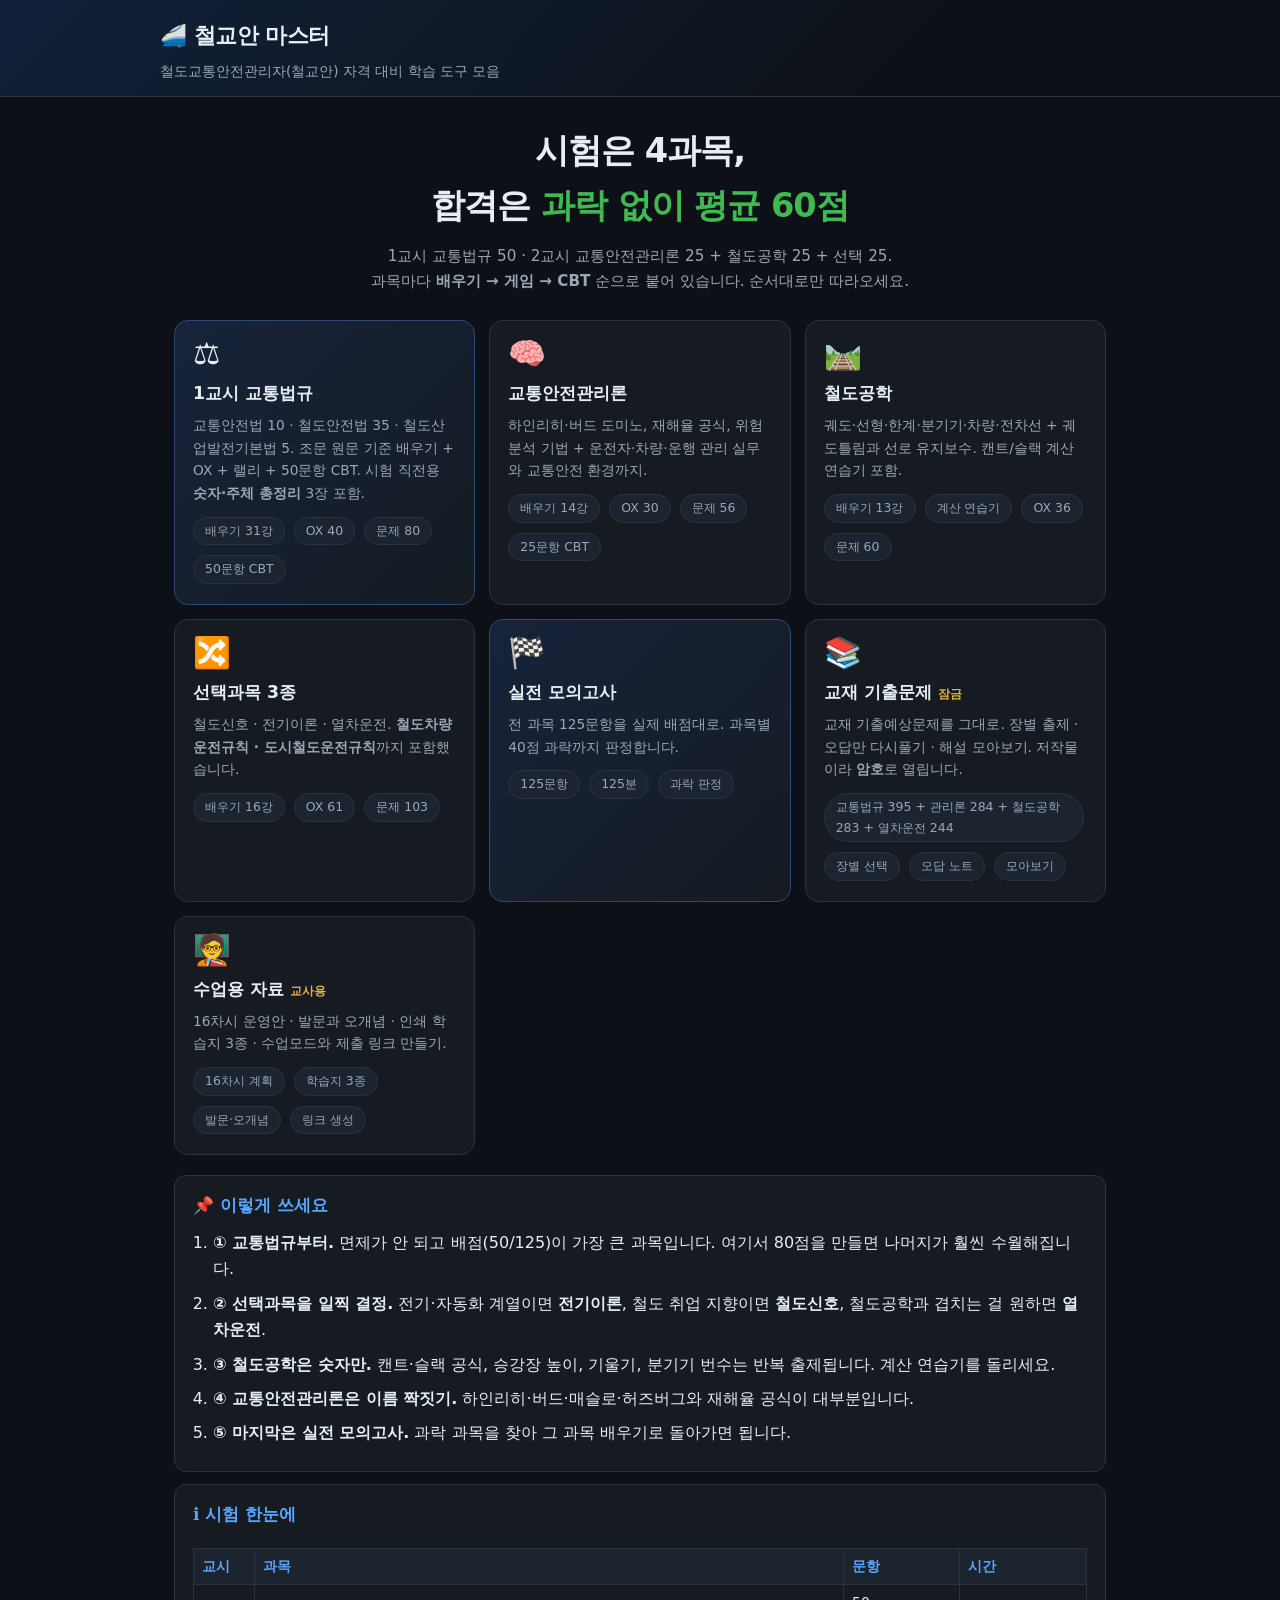
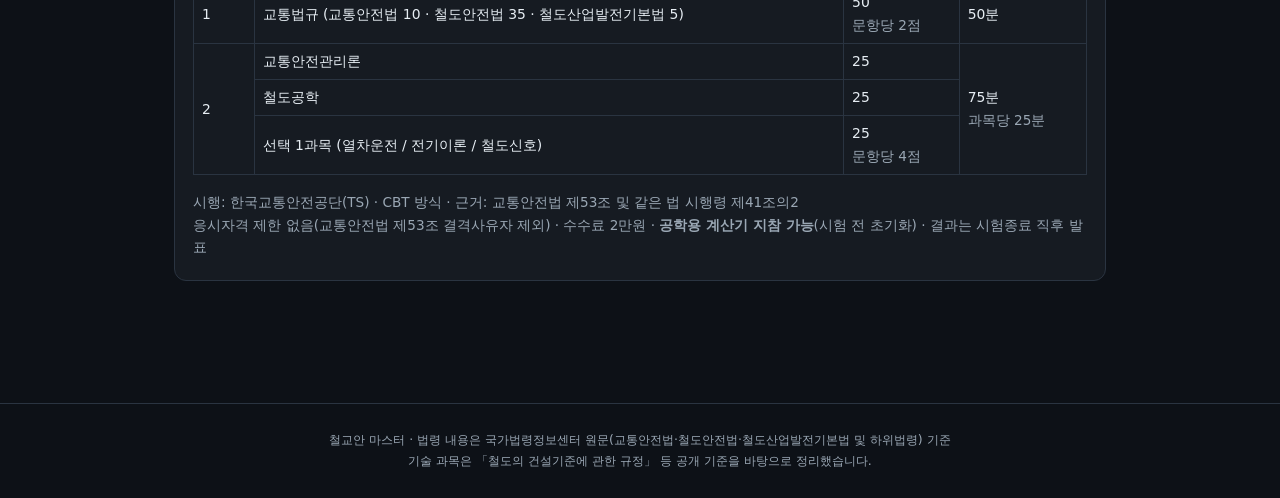
==== commit 594248b4: "[점검] 실전 모의고사 시간 155분 → 125분 (실제 시험과 같게) 같은 도구 안에서 1교시 50분 + 2교시 75분 = 125분 이라고 안내하면서 모의고사는 155분으로 돌아" ====
--- a/index.html
+++ b/index.html
@@ -146,7 +146,7 @@
   {f:'mgmt.html', i:'🧠', t:'교통안전관리론', d:'하인리히·버드 도미노, 재해율 공식, 위험분석 기법 + 운전자·차량·운행 관리 실무와 교통안전 환경까지.', m:['배우기 14강','OX 30','문제 56','25문항 CBT']},
   {f:'raileng.html', i:'🛤️', t:'철도공학', d:'궤도·선형·한계·분기기·차량·전차선 + 궤도틀림과 선로 유지보수. 캔트/슬랙 계산 연습기 포함.', m:['배우기 13강','계산 연습기','OX 36','문제 60']},
   {f:'elective.html', i:'🔀', t:'선택과목 3종', d:'철도신호 · 전기이론 · 열차운전. <b>철도차량운전규칙 · 도시철도운전규칙</b>까지 포함했습니다.', m:['배우기 16강','OX 61','문제 103']},
-  {f:'mock.html', i:'🏁', t:'실전 모의고사', d:'전 과목 125문항을 실제 배점대로. 과목별 40점 과락까지 판정합니다.', m:['125문항','155분','과락 판정'], main:true},
+  {f:'mock.html', i:'🏁', t:'실전 모의고사', d:'전 과목 125문항을 실제 배점대로. 과목별 40점 과락까지 판정합니다.', m:['125문항','125분','과락 판정'], main:true},
   {f:'past.html', i:'📚', t:'교재 기출문제 <span style="font-size:.75rem;color:var(--gold)">잠금</span>', d:'교재 기출예상문제를 그대로. 장별 출제 · 오답만 다시풀기 · 해설 모아보기. 저작물이라 <b>암호</b>로 열립니다.', m:['교통법규 395 + 관리론 284 + 철도공학 283 + 열차운전 244','장별 선택','오답 노트','모아보기']},
   {f:'teach.html', i:'🧑‍🏫', t:'수업용 자료 <span style="font-size:.75rem;color:var(--gold)">교사용</span>', d:'16차시 운영안 · 발문과 오개념 · 인쇄 학습지 3종 · 수업모드와 제출 링크 만들기.', m:['16차시 계획','학습지 3종','발문·오개념','링크 생성']}
 ];
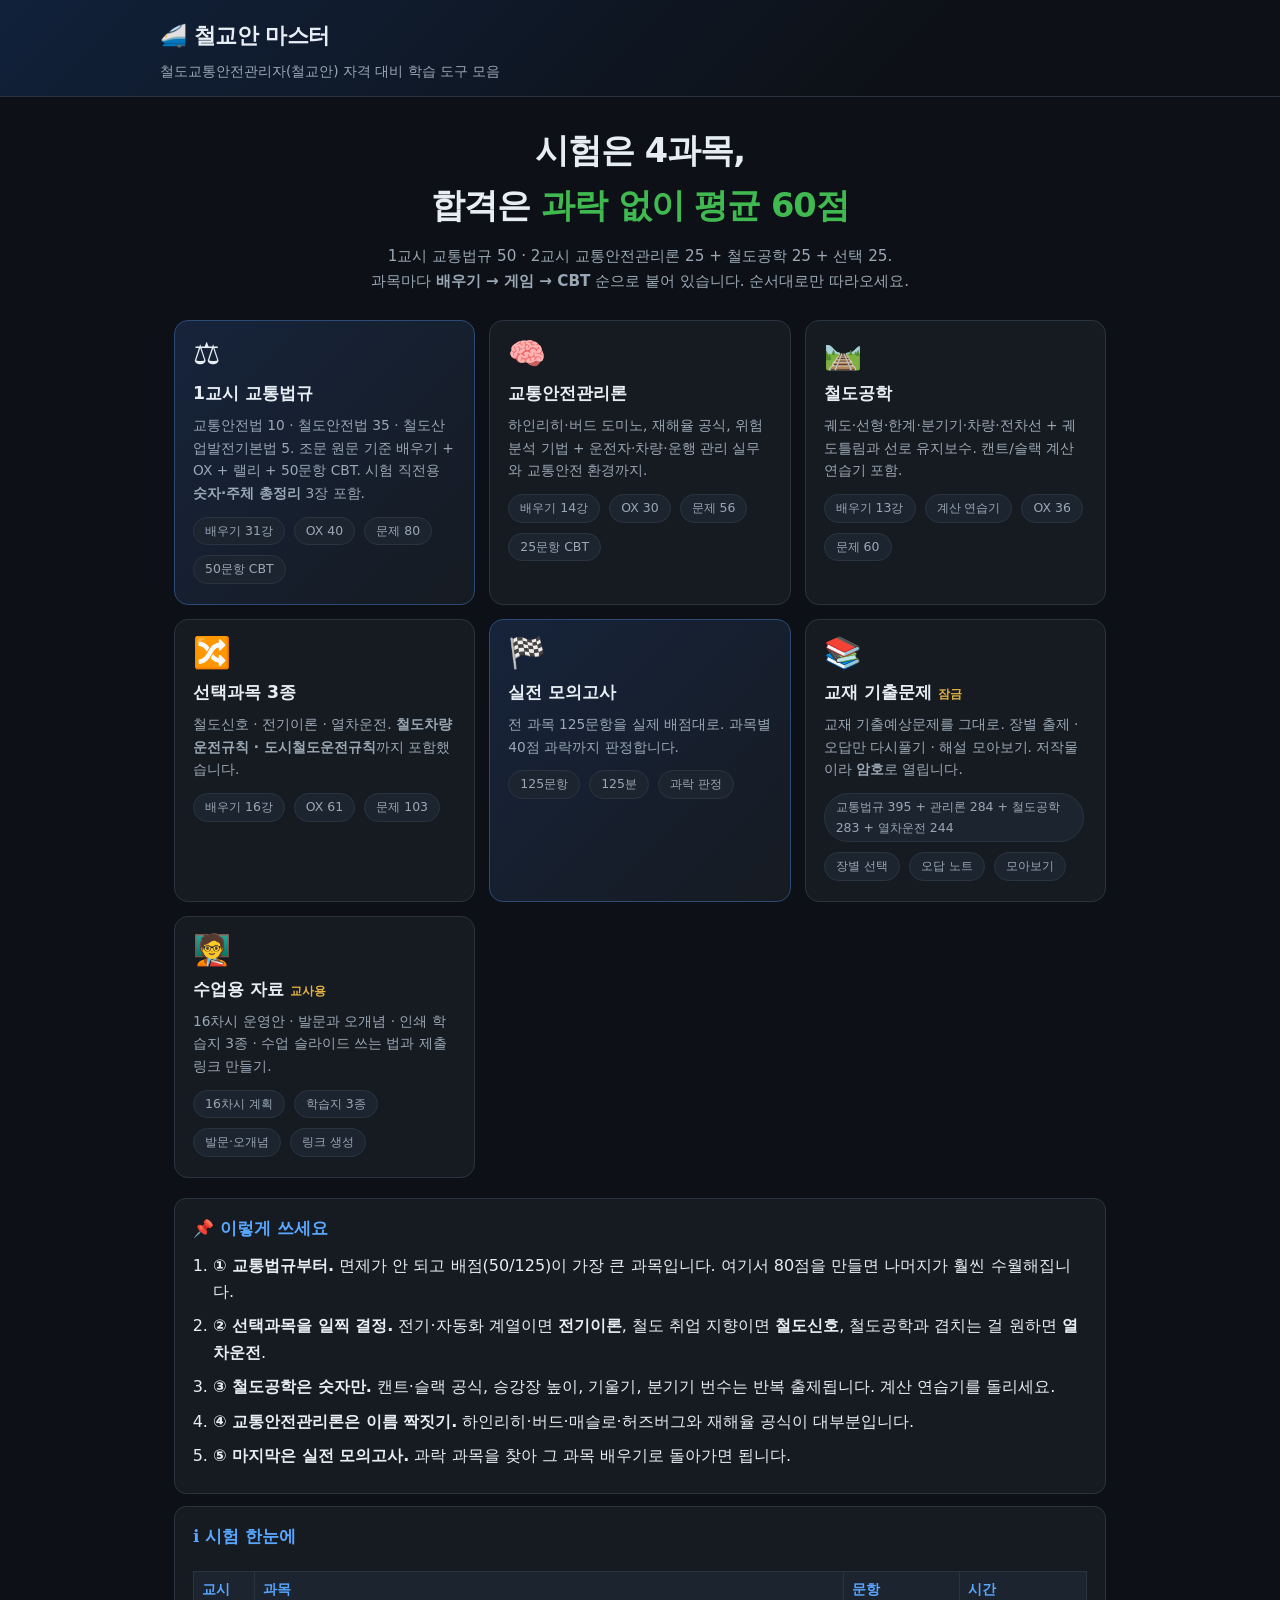
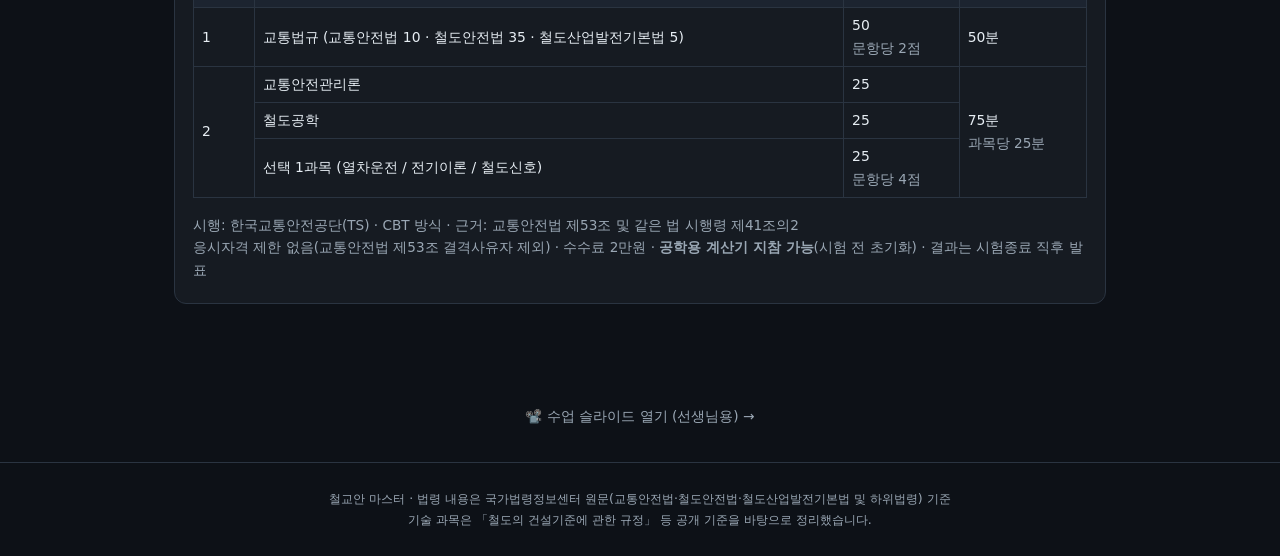
==== commit 1d66bf42: "수업 슬라이드 50장 추가 · 수업모드 제거 이 저장소의 배우기 74강(교통법규 31·관리론 14·철도공학 13·선택 16)을 대조해 9단원 50장으로 추렸다. 교재 기출(bank" ====
--- a/index.html
+++ b/index.html
@@ -135,6 +135,12 @@
 
 </div>
 
+<div style="text-align:center;margin:6px 0 2px">
+  <button type="button" id="openBoard"
+    style="background:none;border:none;color:var(--dim);font-size:.86rem;cursor:pointer;padding:6px;font-family:inherit">
+    📽️ 수업 슬라이드 열기 (선생님용) →</button>
+</div>
+
 <footer class="ft">
   철교안 마스터 · 법령 내용은 국가법령정보센터 원문(교통안전법·철도안전법·철도산업발전기본법 및 하위법령) 기준<br>
   기술 과목은 「철도의 건설기준에 관한 규정」 등 공개 기준을 바탕으로 정리했습니다.
@@ -148,7 +154,7 @@
   {f:'elective.html', i:'🔀', t:'선택과목 3종', d:'철도신호 · 전기이론 · 열차운전. <b>철도차량운전규칙 · 도시철도운전규칙</b>까지 포함했습니다.', m:['배우기 16강','OX 61','문제 103']},
   {f:'mock.html', i:'🏁', t:'실전 모의고사', d:'전 과목 125문항을 실제 배점대로. 과목별 40점 과락까지 판정합니다.', m:['125문항','125분','과락 판정'], main:true},
   {f:'past.html', i:'📚', t:'교재 기출문제 <span style="font-size:.75rem;color:var(--gold)">잠금</span>', d:'교재 기출예상문제를 그대로. 장별 출제 · 오답만 다시풀기 · 해설 모아보기. 저작물이라 <b>암호</b>로 열립니다.', m:['교통법규 395 + 관리론 284 + 철도공학 283 + 열차운전 244','장별 선택','오답 노트','모아보기']},
-  {f:'teach.html', i:'🧑‍🏫', t:'수업용 자료 <span style="font-size:.75rem;color:var(--gold)">교사용</span>', d:'16차시 운영안 · 발문과 오개념 · 인쇄 학습지 3종 · 수업모드와 제출 링크 만들기.', m:['16차시 계획','학습지 3종','발문·오개념','링크 생성']}
+  {f:'teach.html', i:'🧑‍🏫', t:'수업용 자료 <span style="font-size:.75rem;color:var(--gold)">교사용</span>', d:'16차시 운영안 · 발문과 오개념 · 인쇄 학습지 3종 · 수업 슬라이드 쓰는 법과 제출 링크 만들기.', m:['16차시 계획','학습지 3종','발문·오개념','링크 생성']}
 ];
 var rc = (location.search.match(/[?&]rc=[^&]*/) || [''])[0].replace(/^&/, '?');
 document.getElementById('cards').innerHTML = TOOLS.map(function(t){
@@ -160,5 +166,42 @@
 <!-- 공용 기록 초기화 (교실 공용 PC용) -->
 <script src="https://hongyul67-cpu.github.io/links/reset.js"></script>
 <script src="https://hongyul67-cpu.github.io/links/backbar.js"></script>
+
+<!-- 수업 슬라이드 — 원고(lesson.js) 는 이 저장소 것, 화면(board-pro.js) 은 links 의 공용 파일이다.
+     저장소에 사본을 두지 않는다. 화면을 고쳐야 하면 links 저장소에서 고친다. -->
+<script src="lesson.js"></script>
+<script src="https://hongyul67-cpu.github.io/links/board-pro.js"></script>
+<script>
+/* 선생님용 입구 — 학생용 과목 페이지는 그대로 두고, 전 과목 요점을 교실 화면용 슬라이드로 연다. */
+(function(){
+  var b = document.getElementById('openBoard');
+  if(!b) return;
+  b.onclick = function(){
+    if(!window.BoardPro || !(window.LESSON||[]).length){
+      alert('수업자료를 불러오지 못했습니다. 잠시 뒤 새로고침해 주세요.'); return;
+    }
+    var ALL = window.LESSON, LF = window.LESSFIG || {}, units = [];
+    ALL.forEach(function(s){ if(units.indexOf(s.u)<0) units.push(s.u); });
+    var menu = units.map(function(u){
+      var list = ALL.filter(function(s){ return s.u===u; });
+      return { icon:'📘', title:u, desc:'슬라이드 '+list.length+'장 · '+list[0].t,
+               run:{ kind:'lesson', deck:list } };
+    });
+    menu.push({ icon:'📚', wide:true, title:'전체 이어서 ('+ALL.length+'장)',
+                desc:'1교시 법 세 가지부터 2교시 세 과목까지 순서대로 진행합니다.',
+                run:{ kind:'lesson', deck:ALL } });
+    menu.push({ icon:'⬜', wide:true, title:'빈 칠판',
+                desc:'슬라이드 없이 판서만. 캔트·슬랙 계산을 함께 풀어 볼 때.',
+                run:{ kind:'blank' } });
+    BoardPro.open({
+      title:'📽️ 철도교통안전관리자 · 수업 슬라이드',
+      sub:'요점 → <b>발문</b> → 퀴즈 → 정답을 하나씩 엽니다. 화면 어디든 바로 판서됩니다.<br>'+
+          '요점 속 <b>파란 빈칸</b>은 눌러야 답이 보입니다.',
+      menu: menu,
+      fig: function(s){ return (s.fig && LF[s.fig]) ? LF[s.fig]() : ''; }
+    });
+  };
+})();
+</script>
 </body>
 </html>
